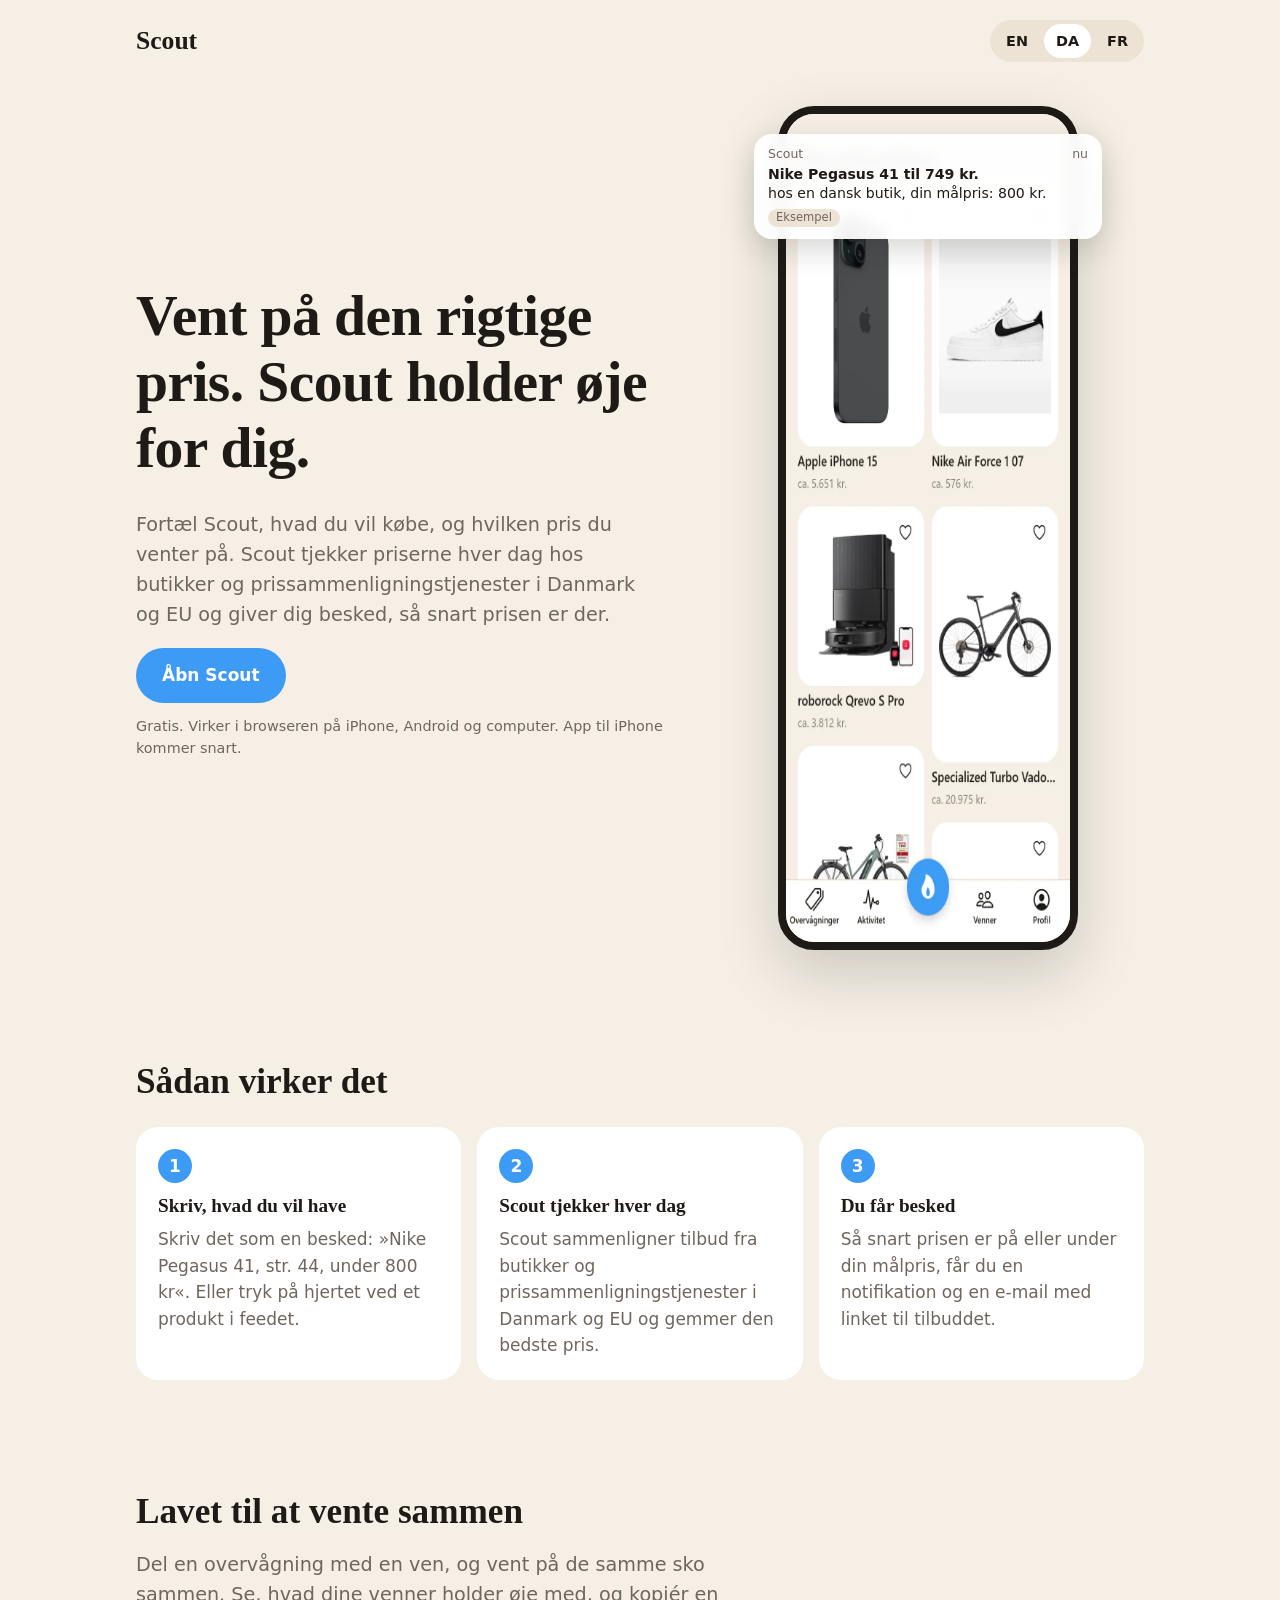
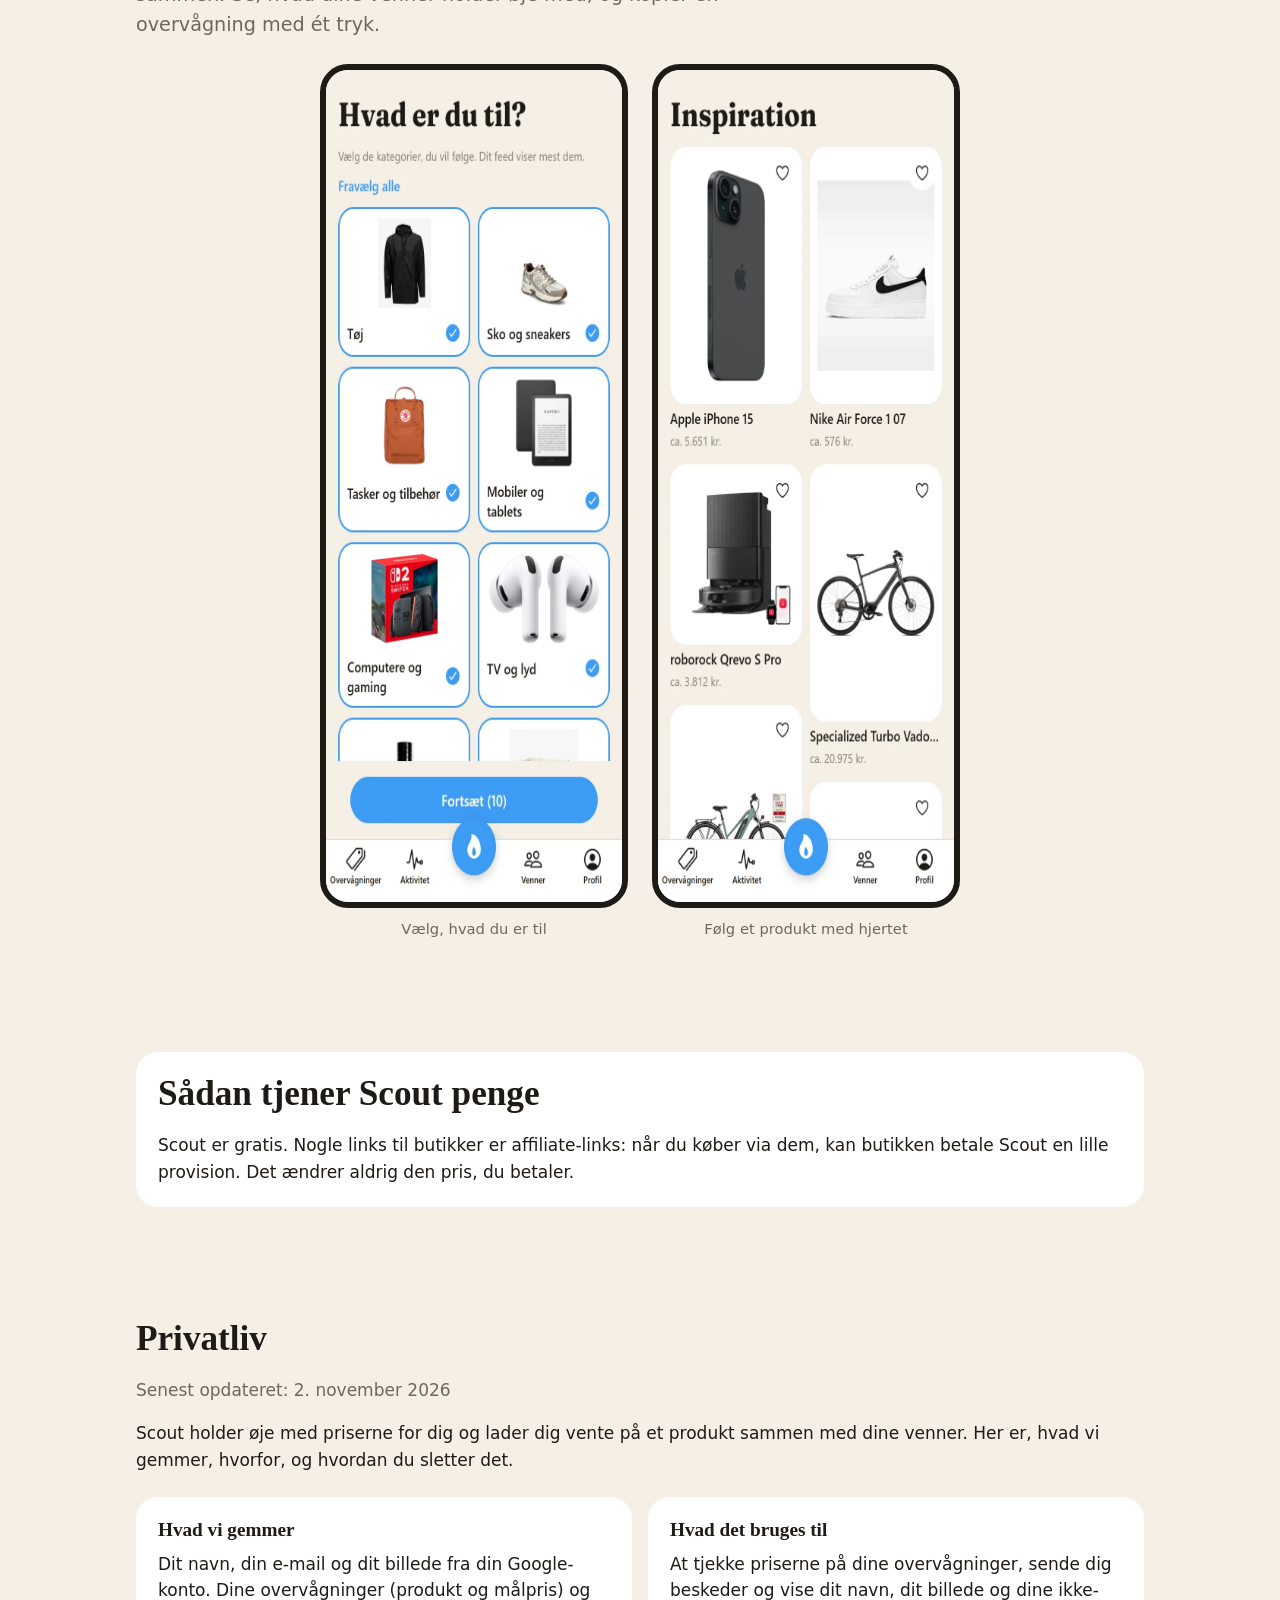
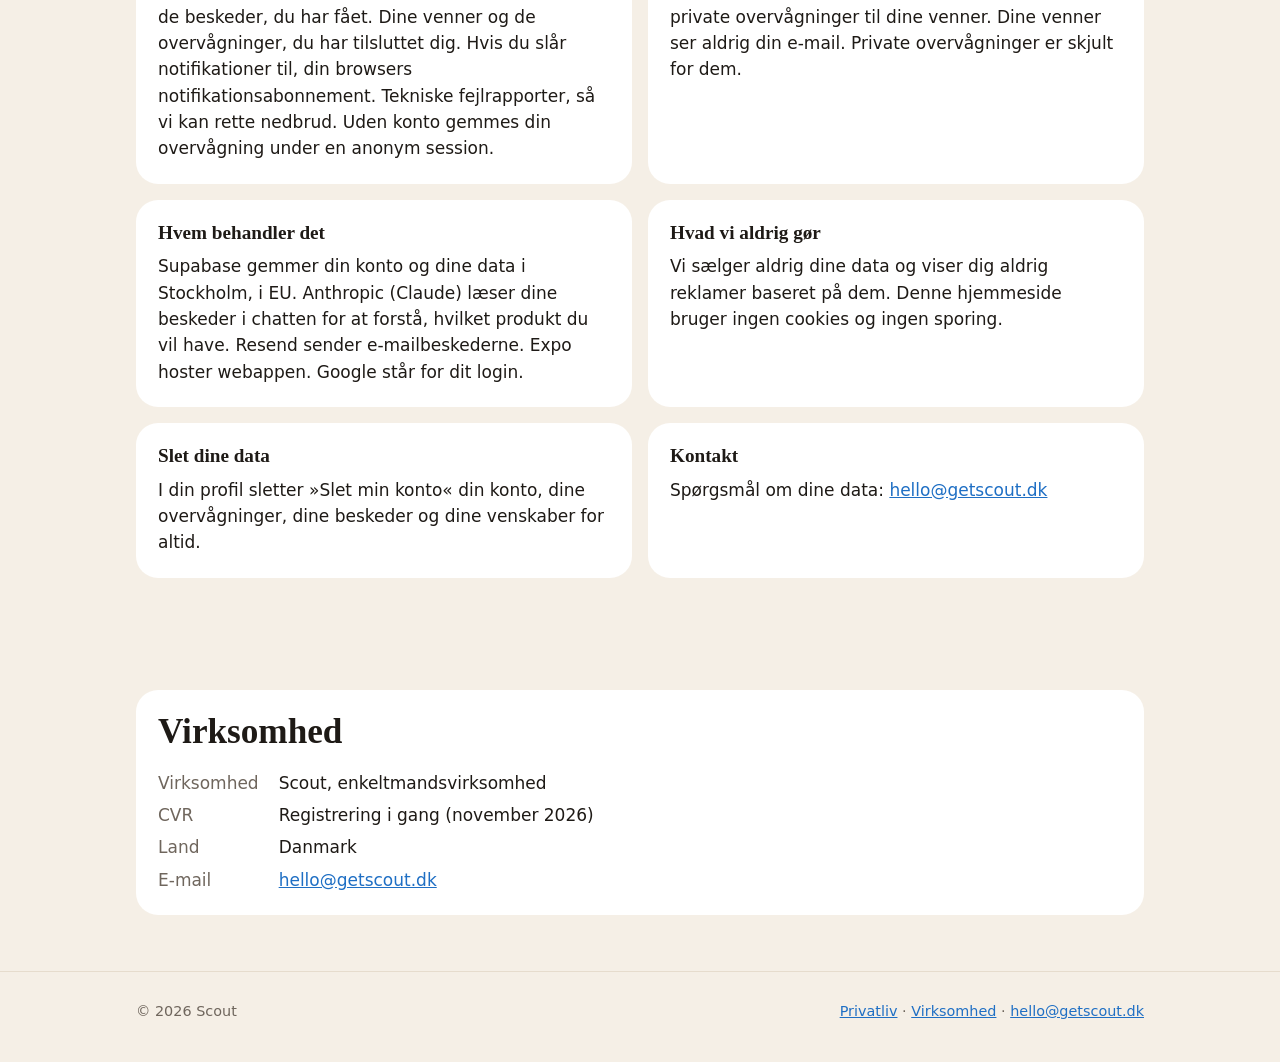
==== da/index.html @ a4c78bd1 "Public site in English, Danish and French Co-Authored-By: Claude Opus 5.5 <noreply@anthropic.com>" ====
<!doctype html>
<html lang="da">
<head>
  <meta charset="utf-8">
  <meta name="viewport" content="width=device-width, initial-scale=1">
  <title>Scout · Prisalarmer på det, du vil købe</title>
  <meta name="description" content="Fortæl Scout, hvad du vil købe, og hvilken pris du venter på. Scout tjekker priserne hver dag i Danmark og EU og giver dig besked, når prisen er der.">
  <link rel="canonical" href="https://getscout.dk/da/">
  <link rel="alternate" hreflang="en" href="https://getscout.dk/">
  <link rel="alternate" hreflang="da" href="https://getscout.dk/da/">
  <link rel="alternate" hreflang="fr" href="https://getscout.dk/fr/">
  <link rel="alternate" hreflang="x-default" href="https://getscout.dk/">
  <meta property="og:title" content="Scout · Prisalarmer på det, du vil købe">
  <meta property="og:description" content="Skriv, hvad du vil have, og prisen du venter på. Scout tjekker hver dag og giver dig besked.">
  <meta property="og:image" content="https://getscout.dk/assets/img/da-feed.webp">
  <meta name="theme-color" content="#F5EFE6">
  <link rel="icon" href="../assets/favicon.svg" type="image/svg+xml">
  <link rel="stylesheet" href="../assets/style.css">
</head>
<body>
  <header class="wrap top">
    <a class="brand" href="./">Scout</a>
    <nav class="langs" aria-label="Sprog">
      <a href="../" hreflang="en">EN</a>
      <a href="./" hreflang="da" aria-current="page">DA</a>
      <a href="../fr/" hreflang="fr">FR</a>
    </nav>
  </header>

  <main>
    <section class="wrap hero">
      <div>
        <h1>Vent på den rigtige pris. Scout holder øje for dig.</h1>
        <p class="lead">Fortæl Scout, hvad du vil købe, og hvilken pris du venter på. Scout tjekker priserne hver dag hos butikker og prissammenligningstjenester i Danmark og EU og giver dig besked, så snart prisen er der.</p>
        <a class="button" href="https://scout-jt.expo.app">Åbn Scout</a>
        <p class="note">Gratis. Virker i browseren på iPhone, Android og computer. App til iPhone kommer snart.</p>
      </div>
      <div class="phone">
        <img src="../assets/img/da-feed.webp" width="390" height="844" alt="Scouts feed: populære produkter med deres normale pris og et hjerte til at følge dem">
        <div class="alert" aria-label="Eksempel på en besked">
          <div class="meta"><span>Scout</span><span>nu</span></div>
          <b>Nike Pegasus 41 til 749 kr.</b>
          hos en dansk butik, din målpris: 800 kr.
          <span class="tag">Eksempel</span>
        </div>
      </div>
    </section>

    <section class="wrap">
      <h2>Sådan virker det</h2>
      <ol class="steps">
        <li><h3>Skriv, hvad du vil have</h3><p>Skriv det som en besked: »Nike Pegasus 41, str. 44, under 800 kr«. Eller tryk på hjertet ved et produkt i feedet.</p></li>
        <li><h3>Scout tjekker hver dag</h3><p>Scout sammenligner tilbud fra butikker og prissammenligningstjenester i Danmark og EU og gemmer den bedste pris.</p></li>
        <li><h3>Du får besked</h3><p>Så snart prisen er på eller under din målpris, får du en notifikation og en e-mail med linket til tilbuddet.</p></li>
      </ol>
    </section>

    <section class="wrap">
      <h2>Lavet til at vente sammen</h2>
      <p class="lead">Del en overvågning med en ven, og vent på de samme sko sammen. Se, hvad dine venner holder øje med, og kopiér en overvågning med ét tryk.</p>
      <div class="screens">
        <figure>
          <img src="../assets/img/da-categories.webp" width="390" height="844" loading="lazy" alt="Valg af kategorier første gang appen åbnes">
          <figcaption>Vælg, hvad du er til</figcaption>
        </figure>
        <figure>
          <img src="../assets/img/da-feed.webp" width="390" height="844" loading="lazy" alt="Feedet med populære produkter">
          <figcaption>Følg et produkt med hjertet</figcaption>
        </figure>
      </div>
    </section>

    <section class="wrap" id="affiliate">
      <div class="card">
        <h2>Sådan tjener Scout penge</h2>
        <p>Scout er gratis. Nogle links til butikker er affiliate-links: når du køber via dem, kan butikken betale Scout en lille provision. Det ændrer aldrig den pris, du betaler.</p>
      </div>
    </section>

    <section class="wrap" id="privacy">
      <h2>Privatliv</h2>
      <p class="muted">Senest opdateret: 2. november 2026</p>
      <p>Scout holder øje med priserne for dig og lader dig vente på et produkt sammen med dine venner. Her er, hvad vi gemmer, hvorfor, og hvordan du sletter det.</p>
      <div class="cards">
        <div class="card"><h3>Hvad vi gemmer</h3><p>Dit navn, din e-mail og dit billede fra din Google-konto. Dine overvågninger (produkt og målpris) og de beskeder, du har fået. Dine venner og de overvågninger, du har tilsluttet dig. Hvis du slår notifikationer til, din browsers notifikationsabonnement. Tekniske fejlrapporter, så vi kan rette nedbrud. Uden konto gemmes din overvågning under en anonym session.</p></div>
        <div class="card"><h3>Hvad det bruges til</h3><p>At tjekke priserne på dine overvågninger, sende dig beskeder og vise dit navn, dit billede og dine ikke-private overvågninger til dine venner. Dine venner ser aldrig din e-mail. Private overvågninger er skjult for dem.</p></div>
        <div class="card"><h3>Hvem behandler det</h3><p>Supabase gemmer din konto og dine data i Stockholm, i EU. Anthropic (Claude) læser dine beskeder i chatten for at forstå, hvilket produkt du vil have. Resend sender e-mailbeskederne. Expo hoster webappen. Google står for dit login.</p></div>
        <div class="card"><h3>Hvad vi aldrig gør</h3><p>Vi sælger aldrig dine data og viser dig aldrig reklamer baseret på dem. Denne hjemmeside bruger ingen cookies og ingen sporing.</p></div>
        <div class="card"><h3>Slet dine data</h3><p>I din profil sletter »Slet min konto« din konto, dine overvågninger, dine beskeder og dine venskaber for altid.</p></div>
        <div class="card"><h3>Kontakt</h3><p>Spørgsmål om dine data: <a href="mailto:hello@getscout.dk">hello@getscout.dk</a></p></div>
      </div>
    </section>

    <section class="wrap legal" id="legal">
      <div class="card">
        <h2>Virksomhed</h2>
        <dl>
          <dt>Virksomhed</dt><dd>Scout, enkeltmandsvirksomhed</dd>
          <!-- TODO efter CVR-registrering: ejerens navn, CVR-nummer og registreret adresse -->
          <dt>CVR</dt><dd>Registrering i gang (november 2026)</dd>
          <dt>Land</dt><dd>Danmark</dd>
          <dt>E-mail</dt><dd><a href="mailto:hello@getscout.dk">hello@getscout.dk</a></dd>
        </dl>
      </div>
    </section>
  </main>

  <footer>
    <div class="wrap">
      <span>© 2026 Scout</span>
      <span><a href="#privacy">Privatliv</a> · <a href="#legal">Virksomhed</a> · <a href="mailto:hello@getscout.dk">hello@getscout.dk</a></span>
    </div>
  </footer>
</body>
</html>
---- assets/style.css ----
/* Scout public site. Same tokens as the app (scout-app/src/lib/theme.ts). */
@font-face { font-family: "Fraunces"; font-weight: 600; font-display: swap; src: url("fonts/Fraunces_600SemiBold.ttf") format("truetype"); }
@font-face { font-family: "Fraunces"; font-weight: 700; font-display: swap; src: url("fonts/Fraunces_700Bold.ttf") format("truetype"); }

:root {
  --bg: #F5EFE6;
  --card: #FFFFFF;
  --sand: #ECE3D5;
  --text: #1E1A16;
  --muted: #6F665D;
  --border: #E6DCCD;
  --accent: #3D9BF5;
  --accent-ink: #1F6FC4;
  --radius: 22px;
  --serif: "Fraunces", Georgia, serif;
  --sans: system-ui, -apple-system, "Segoe UI", Roboto, sans-serif;
}

* { box-sizing: border-box; }
html { -webkit-text-size-adjust: 100%; }
body { margin: 0; background: var(--bg); color: var(--text); font: 17px/1.55 var(--sans); }
img { max-width: 100%; display: block; }
a { color: var(--accent-ink); }
h1, h2, h3 { font-family: var(--serif); font-weight: 600; line-height: 1.15; margin: 0 0 .5em; }
h1 { font-weight: 700; font-size: clamp(2.3rem, 7vw, 3.6rem); letter-spacing: -.01em; }
h2 { font-size: clamp(1.6rem, 4.5vw, 2.2rem); }
h3 { font-size: 1.2rem; }
p { margin: 0 0 1em; }

.wrap { width: 100%; max-width: 1040px; margin: 0 auto; padding-left: 16px; padding-right: 16px; }
section { padding-top: 56px; padding-bottom: 56px; }

/* Header */
.top { display: flex; align-items: center; justify-content: space-between; padding-top: 20px; padding-bottom: 20px; }
.brand { font-family: var(--serif); font-weight: 700; font-size: 1.6rem; color: var(--text); text-decoration: none; }
.langs { display: flex; gap: 4px; background: var(--sand); border-radius: 999px; padding: 4px; }
.langs a { padding: 6px 12px; border-radius: 999px; color: var(--text); text-decoration: none; font-size: .9rem; font-weight: 600; }
.langs a[aria-current="page"] { background: var(--card); }

/* Hero */
.hero { display: grid; grid-template-columns: 1.1fr .9fr; gap: 48px; align-items: center; padding-top: 24px; }
.lead { font-size: 1.2rem; color: var(--muted); max-width: 32em; }
.button { display: inline-block; background: var(--accent); color: #fff; text-decoration: none; font-weight: 600; padding: 14px 26px; border-radius: 999px; }
.button:hover { background: var(--accent-ink); }
.note { font-size: .9rem; color: var(--muted); margin-top: 12px; }

/* Phone with an example alert on top */
.phone { position: relative; max-width: 300px; margin: 0 auto; }
.phone > img { border-radius: 36px; border: 8px solid var(--text); box-shadow: 0 24px 60px rgba(30, 26, 22, .18); }
.alert { position: absolute; left: -24px; right: -24px; top: 28px; background: rgba(255, 255, 255, .94); backdrop-filter: blur(8px);
  border-radius: 18px; padding: 12px 14px; box-shadow: 0 10px 30px rgba(30, 26, 22, .18); font-size: .88rem; line-height: 1.35; }
.alert b { display: block; }
.alert .meta { display: flex; justify-content: space-between; color: var(--muted); font-size: .78rem; margin-bottom: 2px; }
.alert .tag { display: inline-block; margin-top: 6px; font-size: .72rem; color: var(--muted); background: var(--sand); border-radius: 999px; padding: 1px 8px; }

/* Steps */
.steps { display: grid; grid-template-columns: repeat(3, 1fr); gap: 16px; padding: 0; margin: 24px 0 0; list-style: none; counter-reset: step; }
.steps li { background: var(--card); border-radius: var(--radius); padding: 22px; counter-increment: step; }
.steps li::before { content: counter(step); display: grid; place-items: center; width: 34px; height: 34px; border-radius: 50%;
  background: var(--accent); color: #fff; font-weight: 700; margin-bottom: 12px; }
.steps p { color: var(--muted); margin: 0; }

/* Screens */
.screens { display: grid; grid-template-columns: 1fr 1fr; gap: 24px; max-width: 640px; margin: 24px auto 0; }
.screens figure { margin: 0; }
.screens img { border-radius: 28px; border: 6px solid var(--text); }
.screens figcaption { text-align: center; color: var(--muted); font-size: .92rem; margin-top: 10px; }

/* Text blocks */
.cards { display: grid; grid-template-columns: 1fr 1fr; gap: 16px; margin-top: 24px; }
.card { background: var(--card); border-radius: var(--radius); padding: 22px; }
.card p:last-child { margin: 0; }
.muted { color: var(--muted); }
.legal dl { display: grid; grid-template-columns: max-content 1fr; gap: 6px 20px; margin: 0; }
.legal dt { color: var(--muted); }
.legal dd { margin: 0; }

footer { border-top: 1px solid var(--border); padding: 28px 0 40px; color: var(--muted); font-size: .9rem; }
footer .wrap { display: flex; flex-wrap: wrap; gap: 8px 20px; justify-content: space-between; }

@media (max-width: 760px) {
  section { padding-top: 36px; padding-bottom: 36px; }
  .hero { grid-template-columns: 1fr; gap: 40px; }
  .phone { max-width: 250px; }
  .alert { left: -16px; right: -16px; }
  .steps, .cards { grid-template-columns: 1fr; }
  .screens { gap: 14px; }
  .screens img { border-width: 4px; border-radius: 20px; }
  .legal dl { grid-template-columns: 1fr; gap: 0; }
  .legal dd { margin-bottom: 8px; }
}
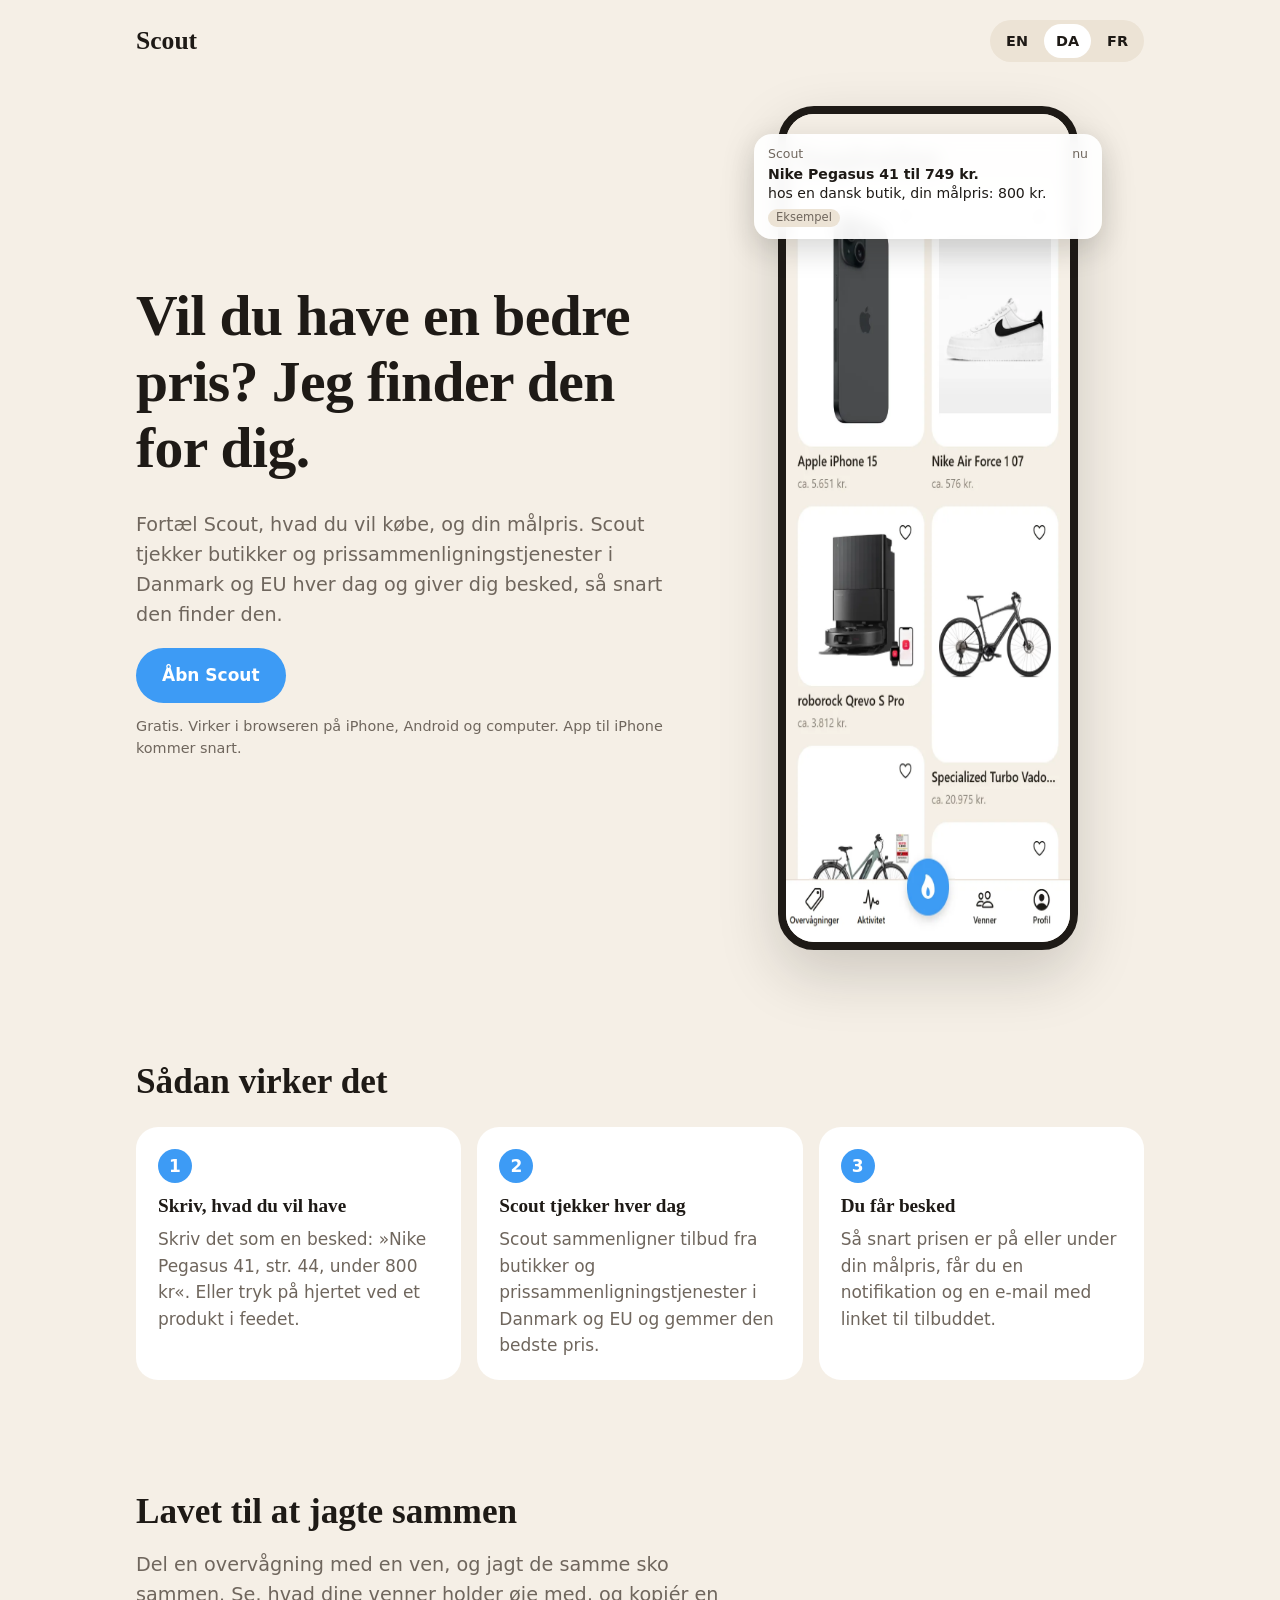
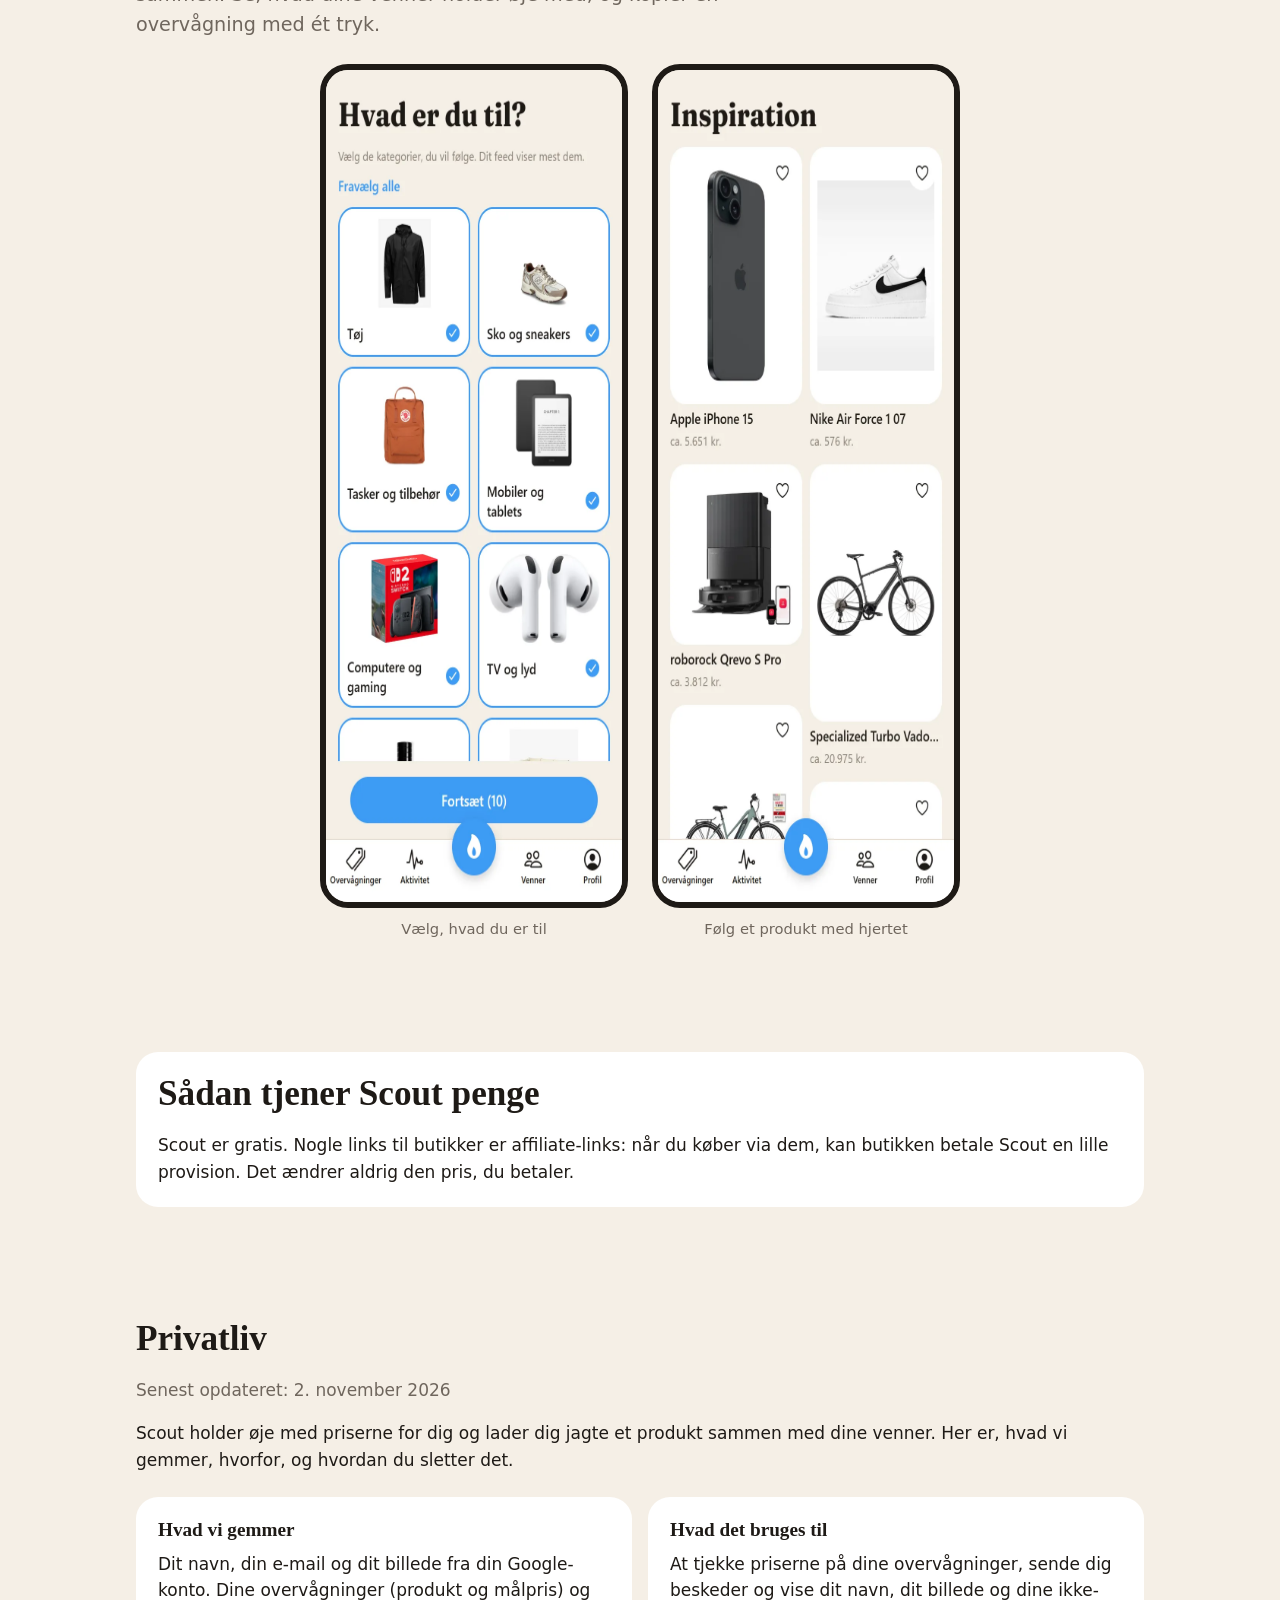
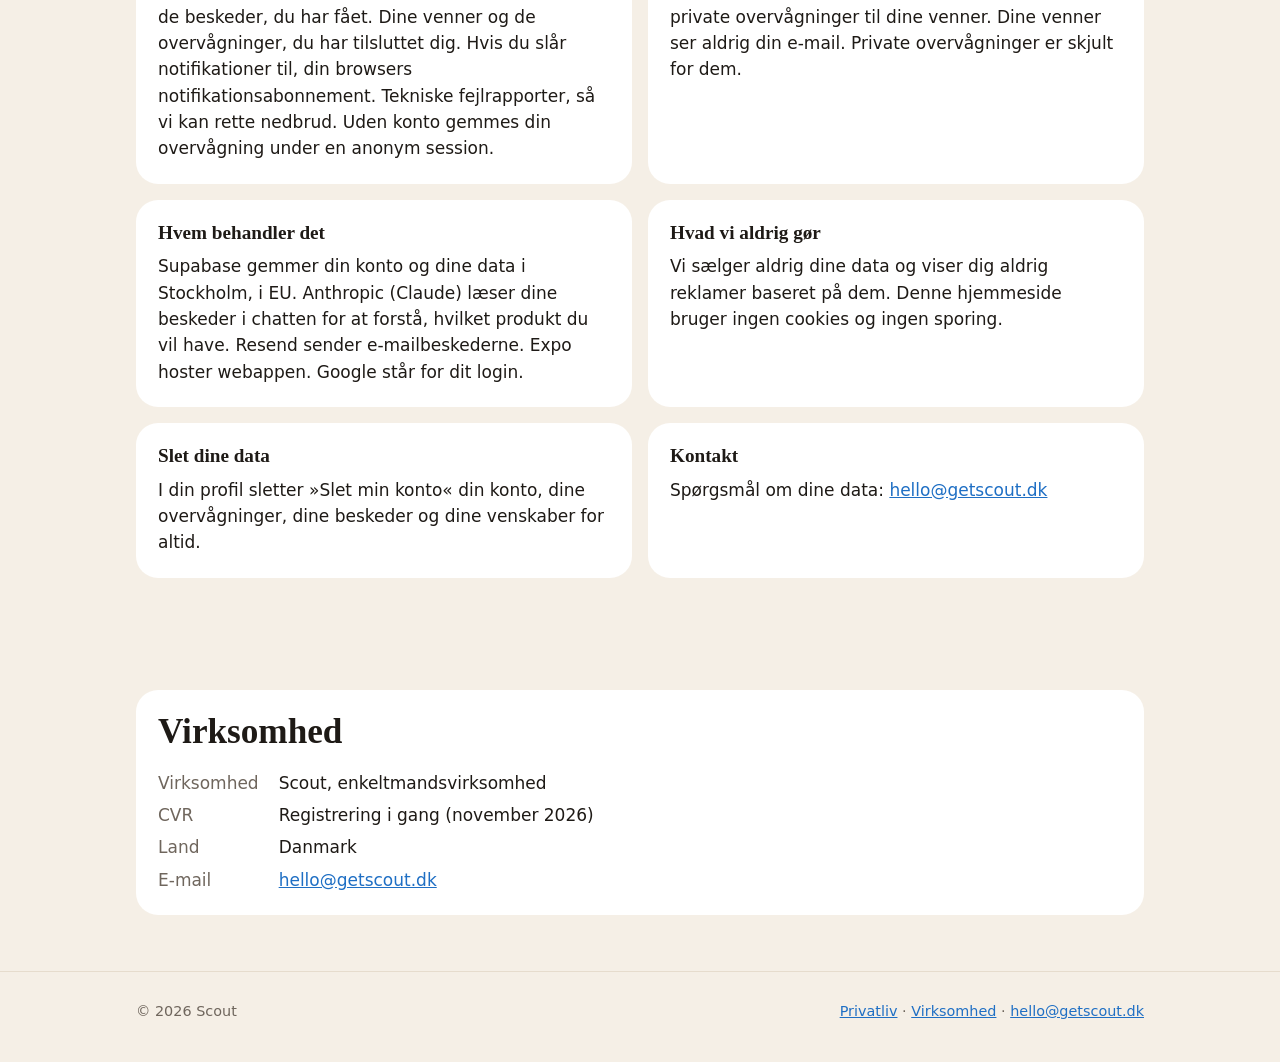
==== commit dfb1504a: "Active wording: scout, hunt, guetter instead of waiting Co-Authored-By: Claude Opus 5.5 <noreply@ant" ====
--- a/da/index.html
+++ b/da/index.html
@@ -4,14 +4,14 @@
   <meta charset="utf-8">
   <meta name="viewport" content="width=device-width, initial-scale=1">
   <title>Scout · Prisalarmer på det, du vil købe</title>
-  <meta name="description" content="Fortæl Scout, hvad du vil købe, og hvilken pris du venter på. Scout tjekker priserne hver dag i Danmark og EU og giver dig besked, når prisen er der.">
+  <meta name="description" content="Fortæl Scout, hvad du vil købe, og din målpris. Scout jagter den hver dag i Danmark og EU og giver dig besked, så snart den finder den.">
   <link rel="canonical" href="https://getscout.dk/da/">
   <link rel="alternate" hreflang="en" href="https://getscout.dk/">
   <link rel="alternate" hreflang="da" href="https://getscout.dk/da/">
   <link rel="alternate" hreflang="fr" href="https://getscout.dk/fr/">
   <link rel="alternate" hreflang="x-default" href="https://getscout.dk/">
   <meta property="og:title" content="Scout · Prisalarmer på det, du vil købe">
-  <meta property="og:description" content="Skriv, hvad du vil have, og prisen du venter på. Scout tjekker hver dag og giver dig besked.">
+  <meta property="og:description" content="Skriv, hvad du vil have, og din målpris. Scout jagter den hver dag og giver dig besked.">
   <meta property="og:image" content="https://getscout.dk/assets/img/da-feed.webp">
   <meta name="theme-color" content="#F5EFE6">
   <link rel="icon" href="../assets/favicon.svg" type="image/svg+xml">
@@ -30,8 +30,8 @@
   <main>
     <section class="wrap hero">
       <div>
-        <h1>Vent på den rigtige pris. Scout holder øje for dig.</h1>
-        <p class="lead">Fortæl Scout, hvad du vil købe, og hvilken pris du venter på. Scout tjekker priserne hver dag hos butikker og prissammenligningstjenester i Danmark og EU og giver dig besked, så snart prisen er der.</p>
+        <h1>Vil du have en bedre pris? Jeg finder den for dig.</h1>
+        <p class="lead">Fortæl Scout, hvad du vil købe, og din målpris. Scout tjekker butikker og prissammenligningstjenester i Danmark og EU hver dag og giver dig besked, så snart den finder den.</p>
         <a class="button" href="https://scout-jt.expo.app">Åbn Scout</a>
         <p class="note">Gratis. Virker i browseren på iPhone, Android og computer. App til iPhone kommer snart.</p>
       </div>
@@ -56,8 +56,8 @@
     </section>
 
     <section class="wrap">
-      <h2>Lavet til at vente sammen</h2>
-      <p class="lead">Del en overvågning med en ven, og vent på de samme sko sammen. Se, hvad dine venner holder øje med, og kopiér en overvågning med ét tryk.</p>
+      <h2>Lavet til at jagte sammen</h2>
+      <p class="lead">Del en overvågning med en ven, og jagt de samme sko sammen. Se, hvad dine venner holder øje med, og kopiér en overvågning med ét tryk.</p>
       <div class="screens">
         <figure>
           <img src="../assets/img/da-categories.webp" width="390" height="844" loading="lazy" alt="Valg af kategorier første gang appen åbnes">
@@ -80,7 +80,7 @@
     <section class="wrap" id="privacy">
       <h2>Privatliv</h2>
       <p class="muted">Senest opdateret: 2. november 2026</p>
-      <p>Scout holder øje med priserne for dig og lader dig vente på et produkt sammen med dine venner. Her er, hvad vi gemmer, hvorfor, og hvordan du sletter det.</p>
+      <p>Scout holder øje med priserne for dig og lader dig jagte et produkt sammen med dine venner. Her er, hvad vi gemmer, hvorfor, og hvordan du sletter det.</p>
       <div class="cards">
         <div class="card"><h3>Hvad vi gemmer</h3><p>Dit navn, din e-mail og dit billede fra din Google-konto. Dine overvågninger (produkt og målpris) og de beskeder, du har fået. Dine venner og de overvågninger, du har tilsluttet dig. Hvis du slår notifikationer til, din browsers notifikationsabonnement. Tekniske fejlrapporter, så vi kan rette nedbrud. Uden konto gemmes din overvågning under en anonym session.</p></div>
         <div class="card"><h3>Hvad det bruges til</h3><p>At tjekke priserne på dine overvågninger, sende dig beskeder og vise dit navn, dit billede og dine ikke-private overvågninger til dine venner. Dine venner ser aldrig din e-mail. Private overvågninger er skjult for dem.</p></div>
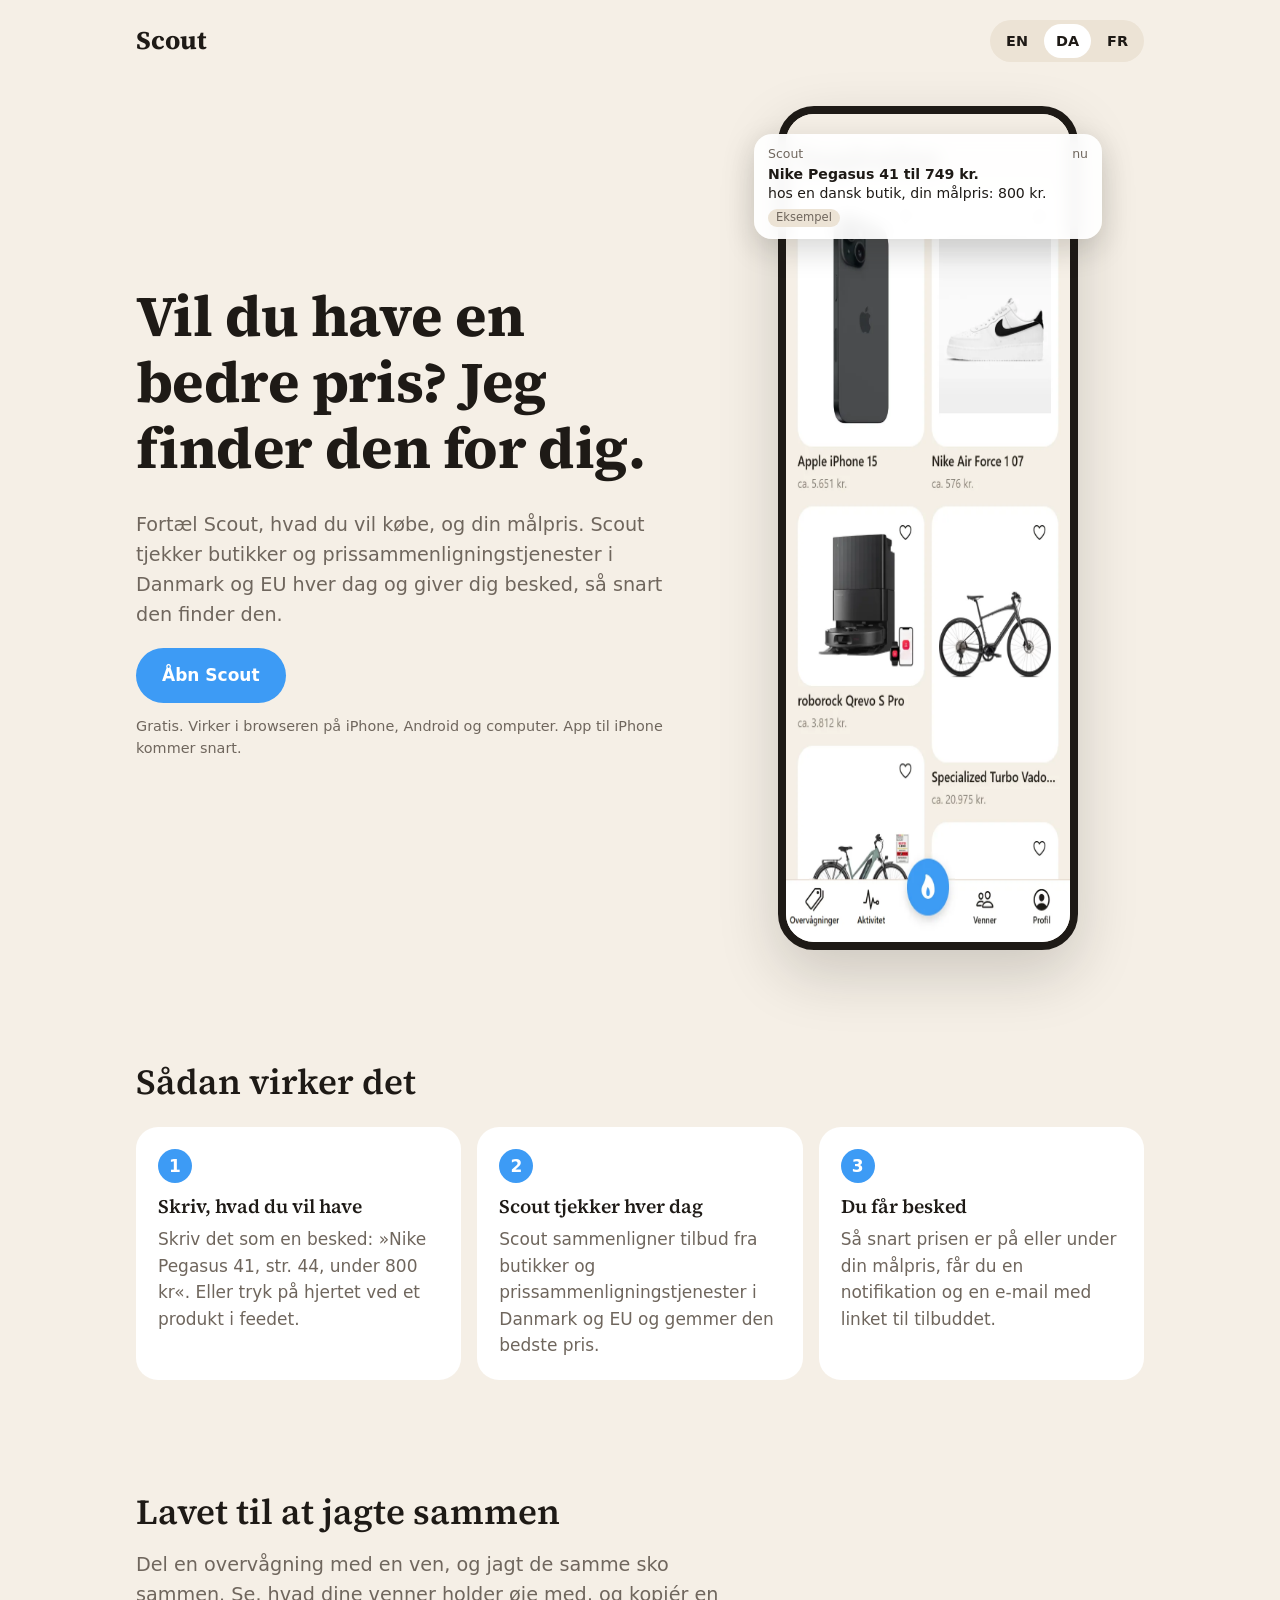
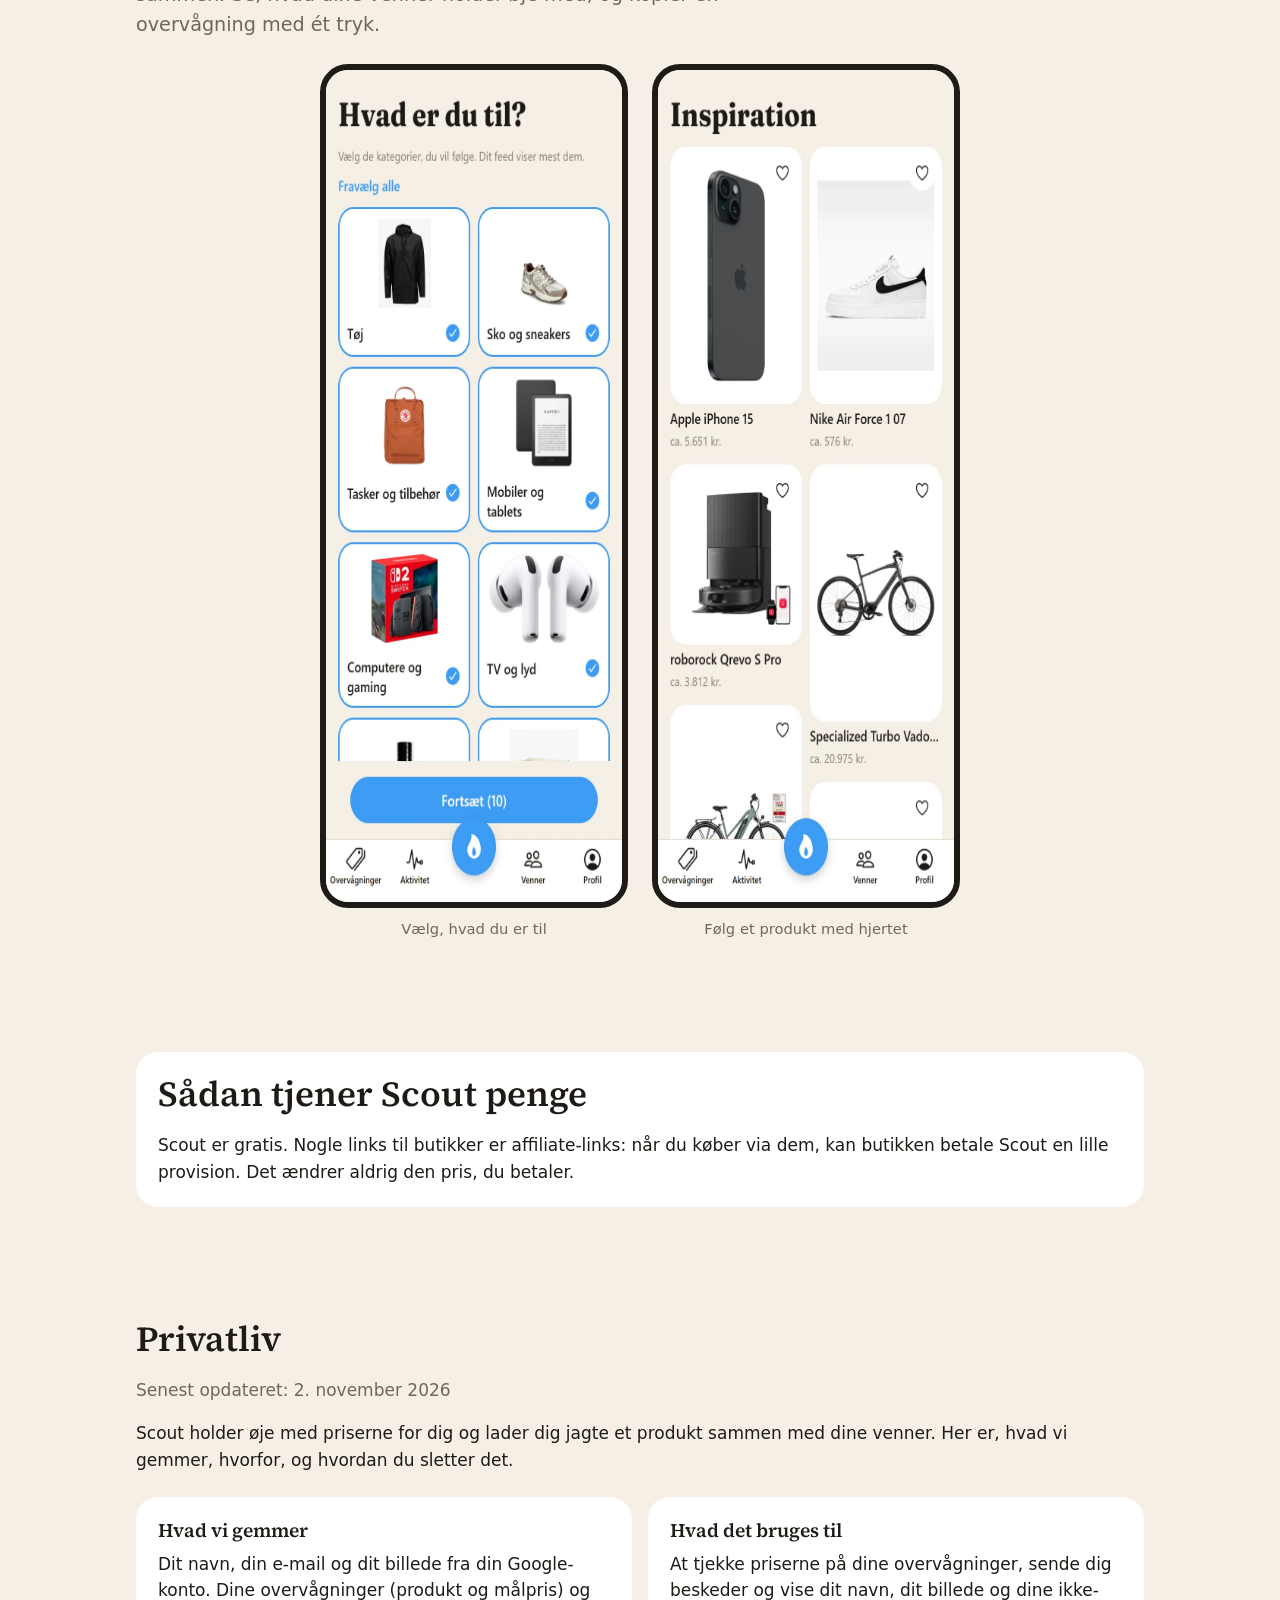
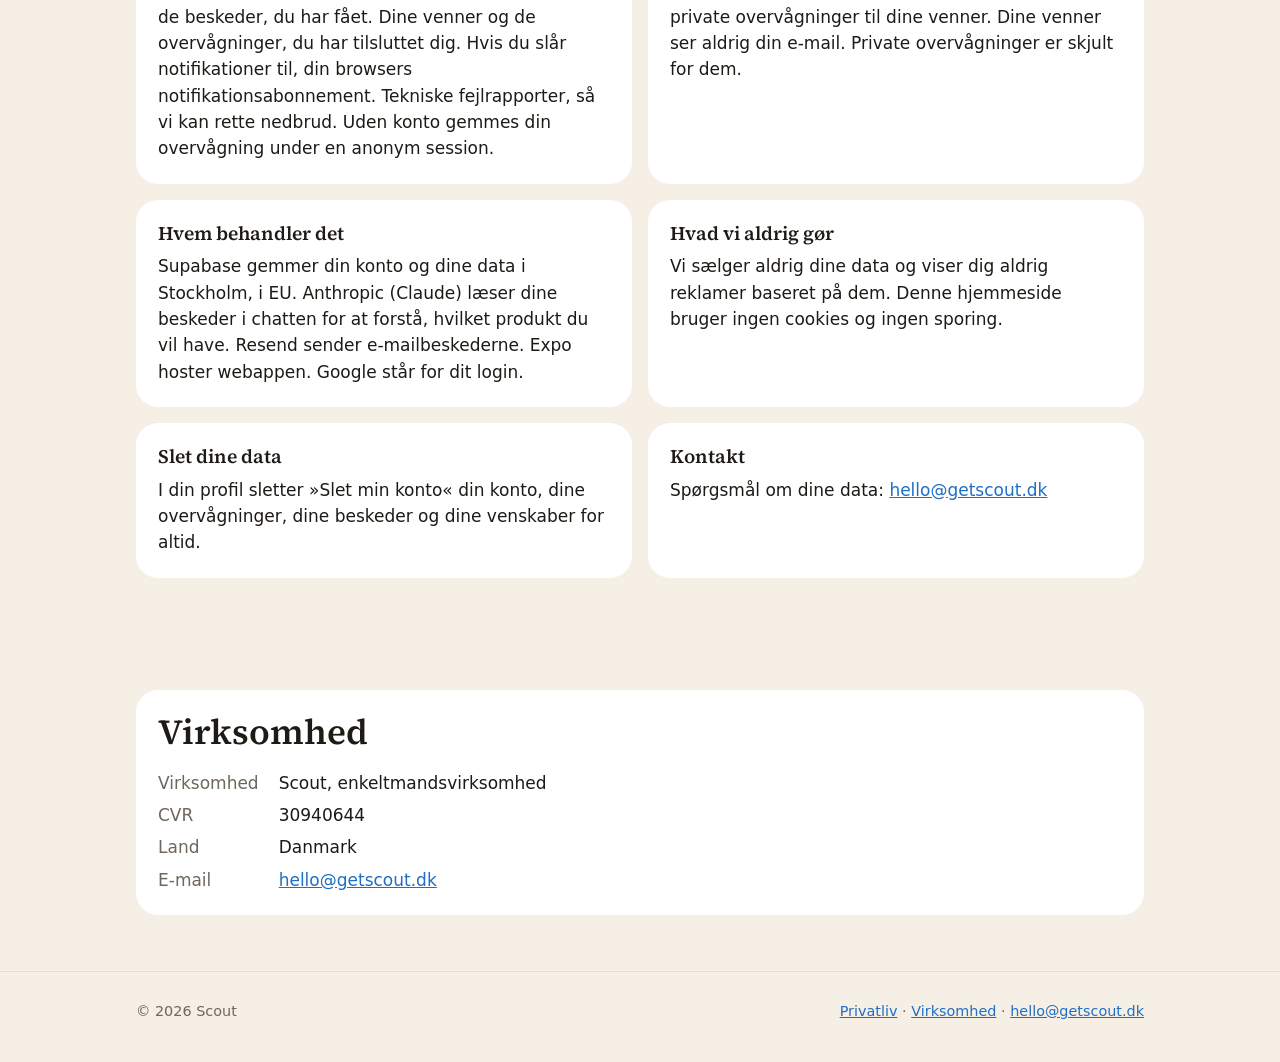
==== commit e7daa61f: "Company section: CVR number Co-Authored-By: Claude Fable 5.2 <noreply@anthropic.com>" ====
--- a/da/index.html
+++ b/da/index.html
@@ -96,8 +96,7 @@
         <h2>Virksomhed</h2>
         <dl>
           <dt>Virksomhed</dt><dd>Scout, enkeltmandsvirksomhed</dd>
-          <!-- TODO efter CVR-registrering: ejerens navn, CVR-nummer og registreret adresse -->
-          <dt>CVR</dt><dd>Registrering i gang (november 2026)</dd>
+          <dt>CVR</dt><dd>30940644</dd>
           <dt>Land</dt><dd>Danmark</dd>
           <dt>E-mail</dt><dd><a href="mailto:hello@getscout.dk">hello@getscout.dk</a></dd>
         </dl>
--- a/assets/style.css
+++ b/assets/style.css
@@ -1,6 +1,6 @@
 /* Scout public site. Same tokens as the app (scout-app/src/lib/theme.ts). */
-@font-face { font-family: "Fraunces"; font-weight: 600; font-display: swap; src: url("fonts/Fraunces_600SemiBold.ttf") format("truetype"); }
-@font-face { font-family: "Fraunces"; font-weight: 700; font-display: swap; src: url("fonts/Fraunces_700Bold.ttf") format("truetype"); }
+@font-face { font-family: "Source Serif 4"; font-weight: 600; font-display: swap; src: url("fonts/SourceSerif4_600.woff2") format("woff2"); }
+@font-face { font-family: "Source Serif 4"; font-weight: 700; font-display: swap; src: url("fonts/SourceSerif4_700.woff2") format("woff2"); }
 
 :root {
   --bg: #F5EFE6;
@@ -12,7 +12,7 @@
   --accent: #3D9BF5;
   --accent-ink: #1F6FC4;
   --radius: 22px;
-  --serif: "Fraunces", Georgia, serif;
+  --serif: "Source Serif 4", Georgia, serif;
   --sans: system-ui, -apple-system, "Segoe UI", Roboto, sans-serif;
 }
 
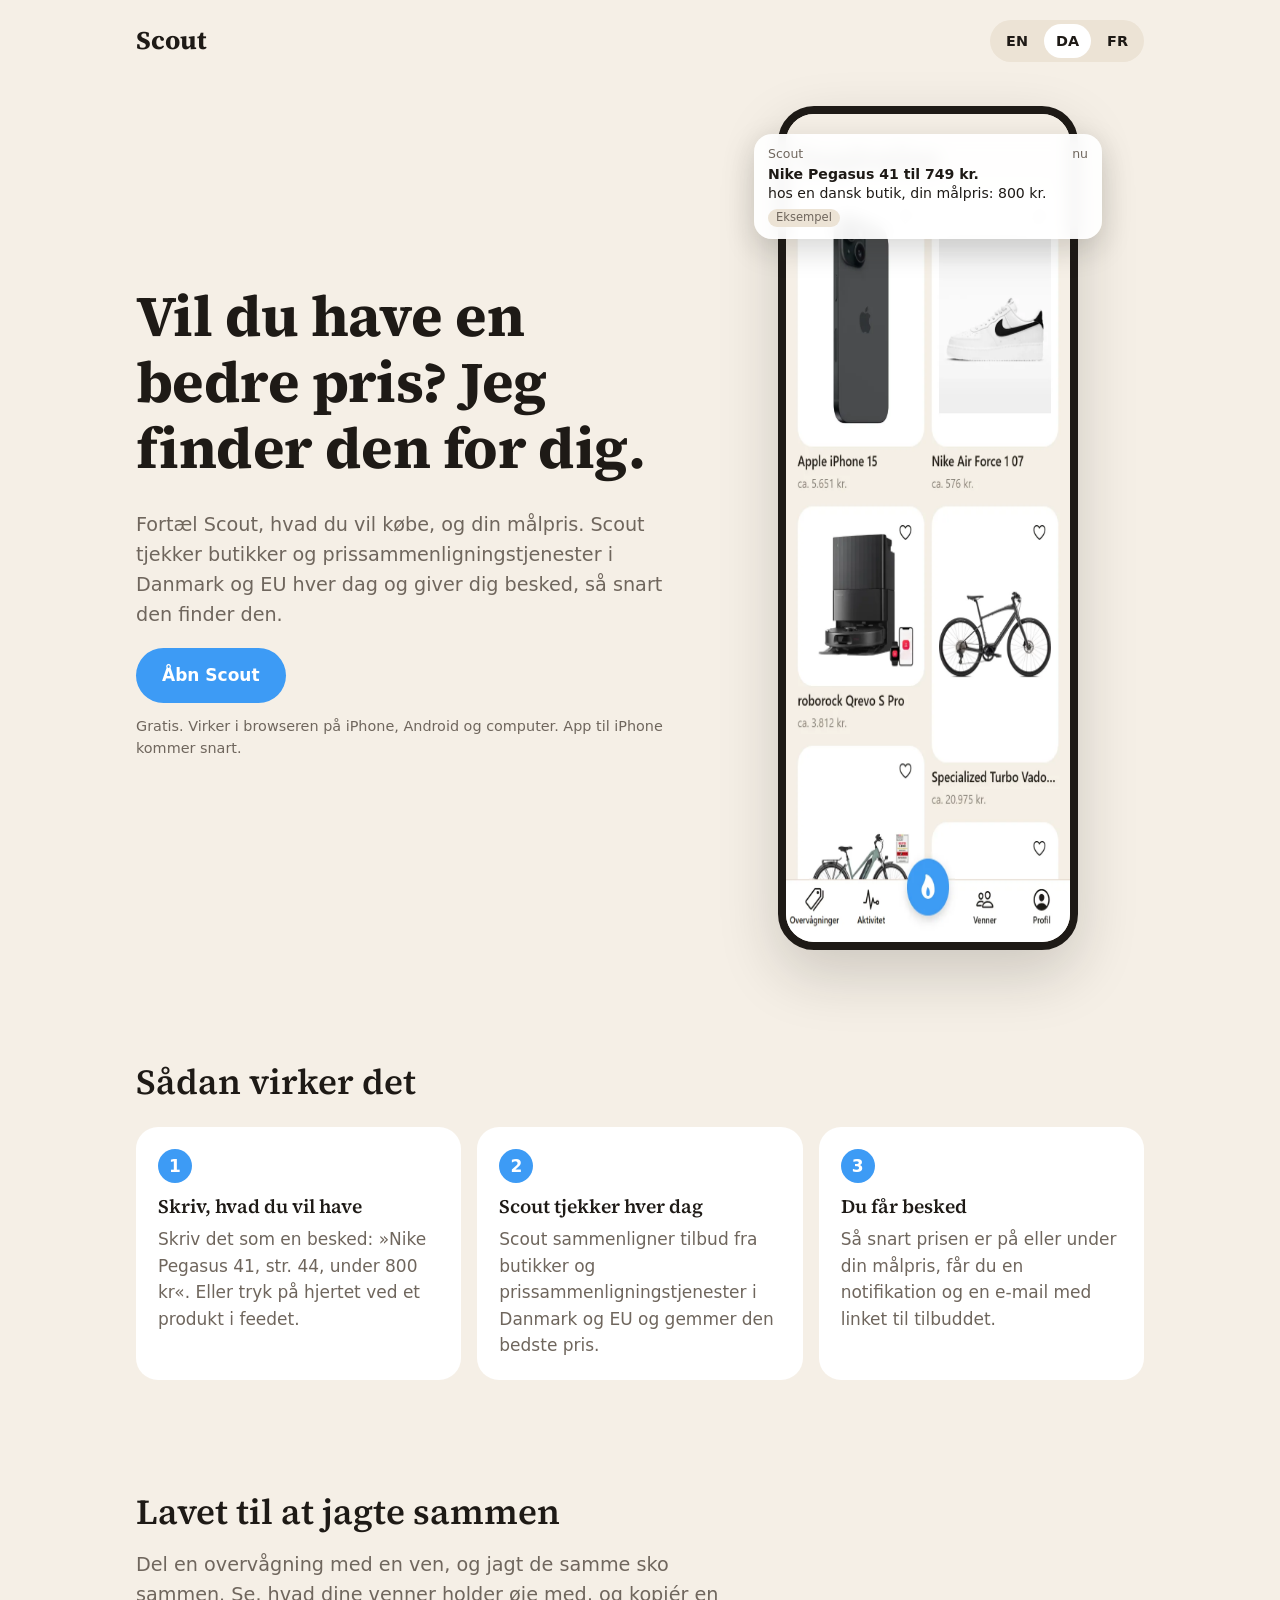
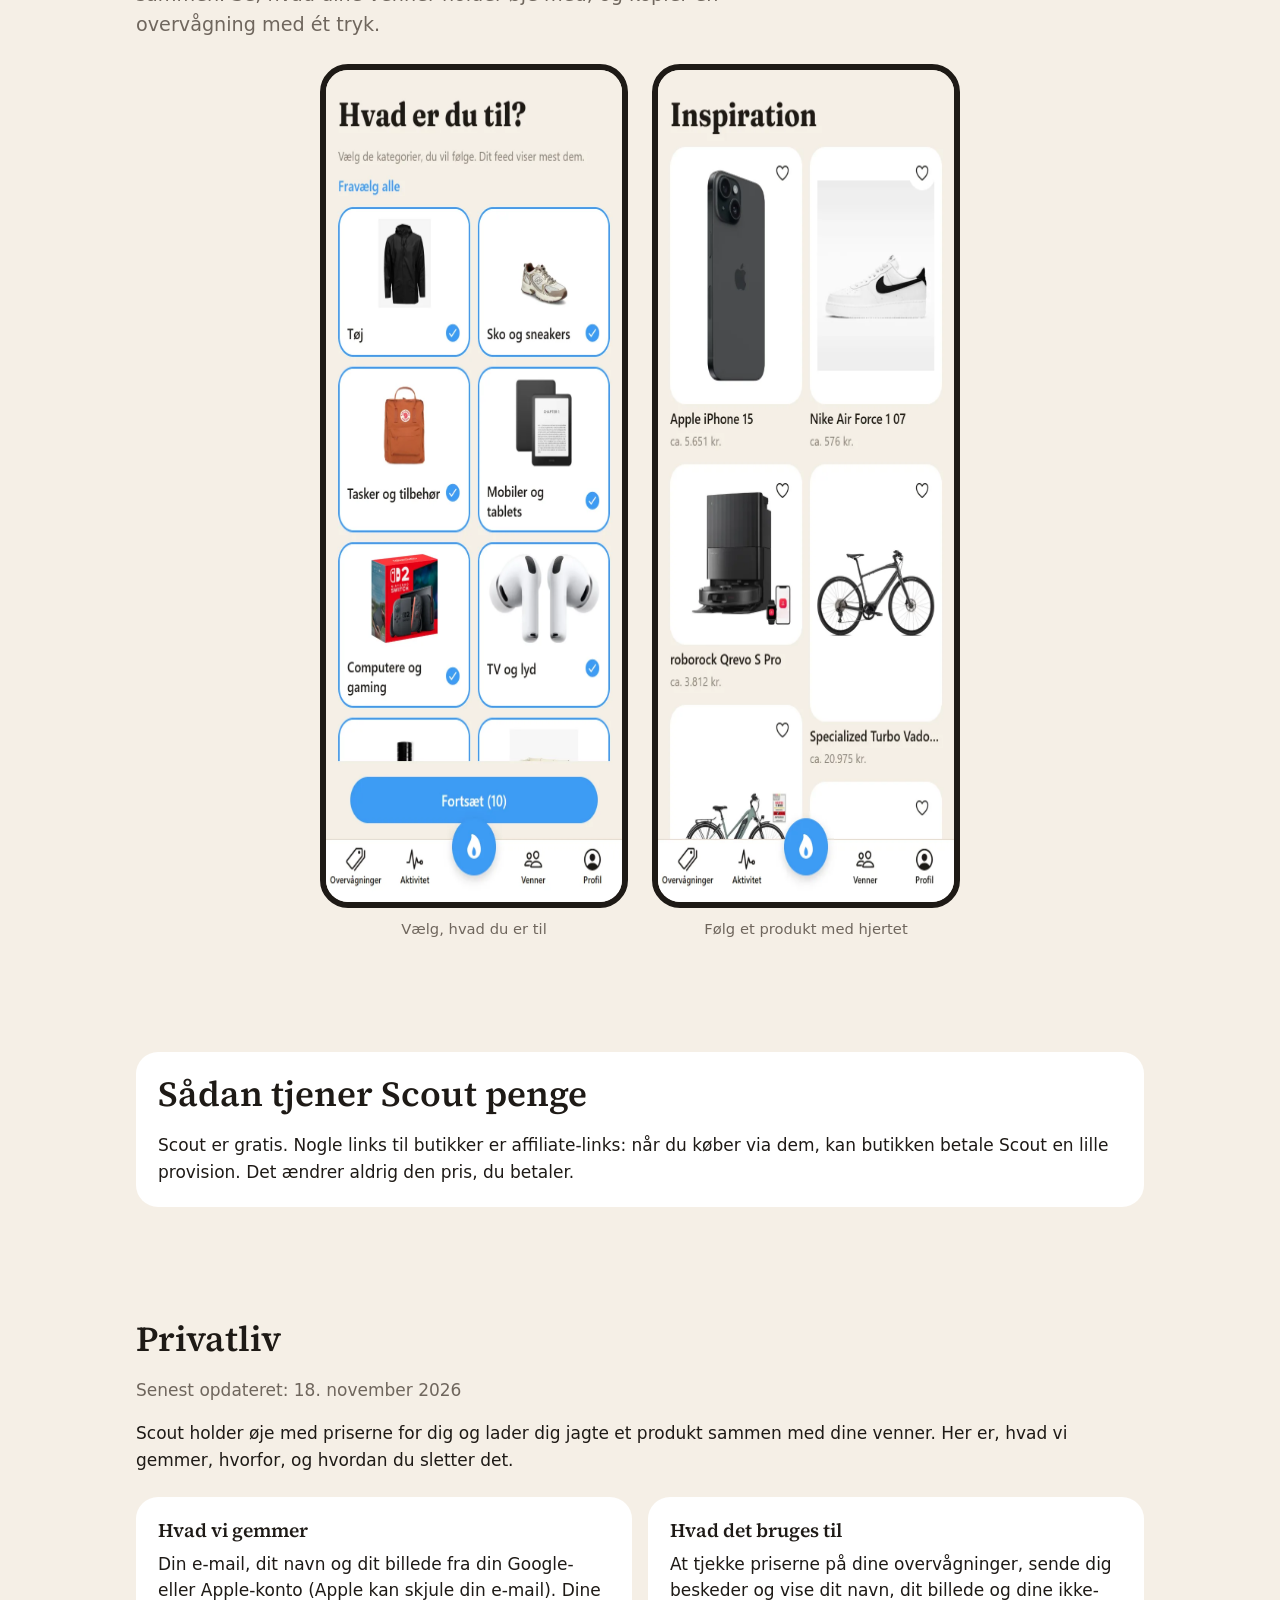
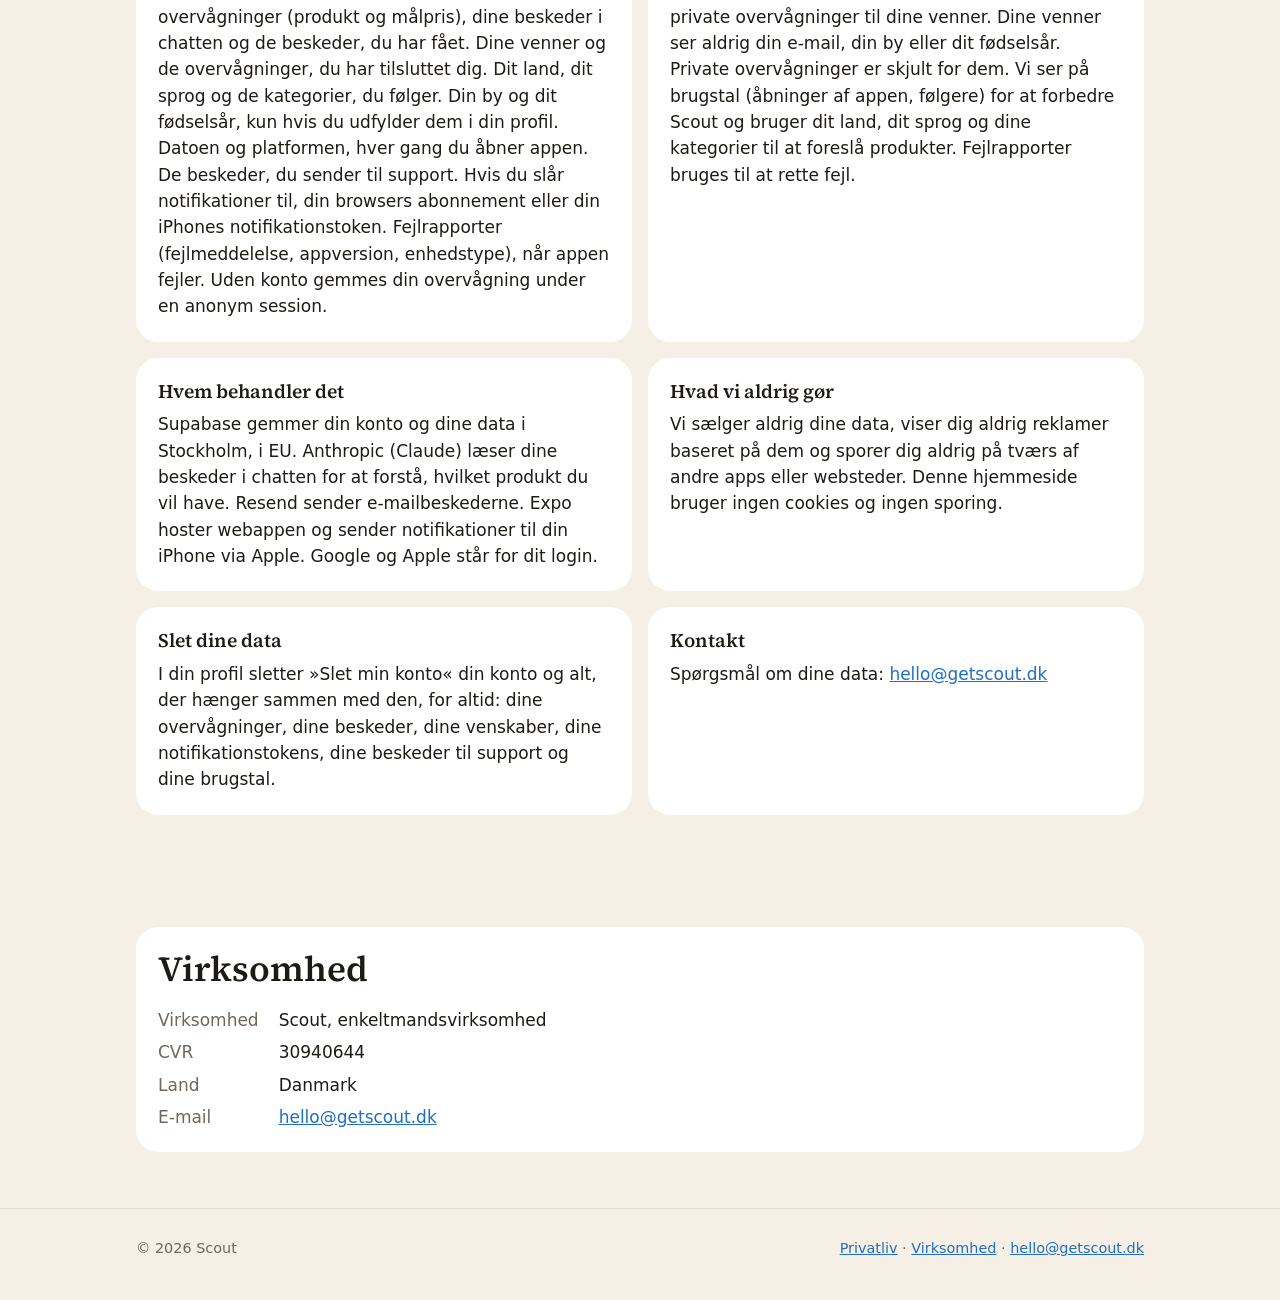
==== commit fd63b188: "Privacy section: align with the app policy of 2026-11-18 Co-Authored-By: Claude Sonnet 5.5 <noreply@" ====
--- a/da/index.html
+++ b/da/index.html
@@ -79,14 +79,14 @@
 
     <section class="wrap" id="privacy">
       <h2>Privatliv</h2>
-      <p class="muted">Senest opdateret: 2. november 2026</p>
+      <p class="muted">Senest opdateret: 18. november 2026</p>
       <p>Scout holder øje med priserne for dig og lader dig jagte et produkt sammen med dine venner. Her er, hvad vi gemmer, hvorfor, og hvordan du sletter det.</p>
       <div class="cards">
-        <div class="card"><h3>Hvad vi gemmer</h3><p>Dit navn, din e-mail og dit billede fra din Google-konto. Dine overvågninger (produkt og målpris) og de beskeder, du har fået. Dine venner og de overvågninger, du har tilsluttet dig. Hvis du slår notifikationer til, din browsers notifikationsabonnement. Tekniske fejlrapporter, så vi kan rette nedbrud. Uden konto gemmes din overvågning under en anonym session.</p></div>
-        <div class="card"><h3>Hvad det bruges til</h3><p>At tjekke priserne på dine overvågninger, sende dig beskeder og vise dit navn, dit billede og dine ikke-private overvågninger til dine venner. Dine venner ser aldrig din e-mail. Private overvågninger er skjult for dem.</p></div>
-        <div class="card"><h3>Hvem behandler det</h3><p>Supabase gemmer din konto og dine data i Stockholm, i EU. Anthropic (Claude) læser dine beskeder i chatten for at forstå, hvilket produkt du vil have. Resend sender e-mailbeskederne. Expo hoster webappen. Google står for dit login.</p></div>
-        <div class="card"><h3>Hvad vi aldrig gør</h3><p>Vi sælger aldrig dine data og viser dig aldrig reklamer baseret på dem. Denne hjemmeside bruger ingen cookies og ingen sporing.</p></div>
-        <div class="card"><h3>Slet dine data</h3><p>I din profil sletter »Slet min konto« din konto, dine overvågninger, dine beskeder og dine venskaber for altid.</p></div>
+        <div class="card"><h3>Hvad vi gemmer</h3><p>Din e-mail, dit navn og dit billede fra din Google- eller Apple-konto (Apple kan skjule din e-mail). Dine overvågninger (produkt og målpris), dine beskeder i chatten og de beskeder, du har fået. Dine venner og de overvågninger, du har tilsluttet dig. Dit land, dit sprog og de kategorier, du følger. Din by og dit fødselsår, kun hvis du udfylder dem i din profil. Datoen og platformen, hver gang du åbner appen. De beskeder, du sender til support. Hvis du slår notifikationer til, din browsers abonnement eller din iPhones notifikationstoken. Fejlrapporter (fejlmeddelelse, appversion, enhedstype), når appen fejler. Uden konto gemmes din overvågning under en anonym session.</p></div>
+        <div class="card"><h3>Hvad det bruges til</h3><p>At tjekke priserne på dine overvågninger, sende dig beskeder og vise dit navn, dit billede og dine ikke-private overvågninger til dine venner. Dine venner ser aldrig din e-mail, din by eller dit fødselsår. Private overvågninger er skjult for dem. Vi ser på brugstal (åbninger af appen, følgere) for at forbedre Scout og bruger dit land, dit sprog og dine kategorier til at foreslå produkter. Fejlrapporter bruges til at rette fejl.</p></div>
+        <div class="card"><h3>Hvem behandler det</h3><p>Supabase gemmer din konto og dine data i Stockholm, i EU. Anthropic (Claude) læser dine beskeder i chatten for at forstå, hvilket produkt du vil have. Resend sender e-mailbeskederne. Expo hoster webappen og sender notifikationer til din iPhone via Apple. Google og Apple står for dit login.</p></div>
+        <div class="card"><h3>Hvad vi aldrig gør</h3><p>Vi sælger aldrig dine data, viser dig aldrig reklamer baseret på dem og sporer dig aldrig på tværs af andre apps eller websteder. Denne hjemmeside bruger ingen cookies og ingen sporing.</p></div>
+        <div class="card"><h3>Slet dine data</h3><p>I din profil sletter »Slet min konto« din konto og alt, der hænger sammen med den, for altid: dine overvågninger, dine beskeder, dine venskaber, dine notifikationstokens, dine beskeder til support og dine brugstal.</p></div>
         <div class="card"><h3>Kontakt</h3><p>Spørgsmål om dine data: <a href="mailto:hello@getscout.dk">hello@getscout.dk</a></p></div>
       </div>
     </section>
